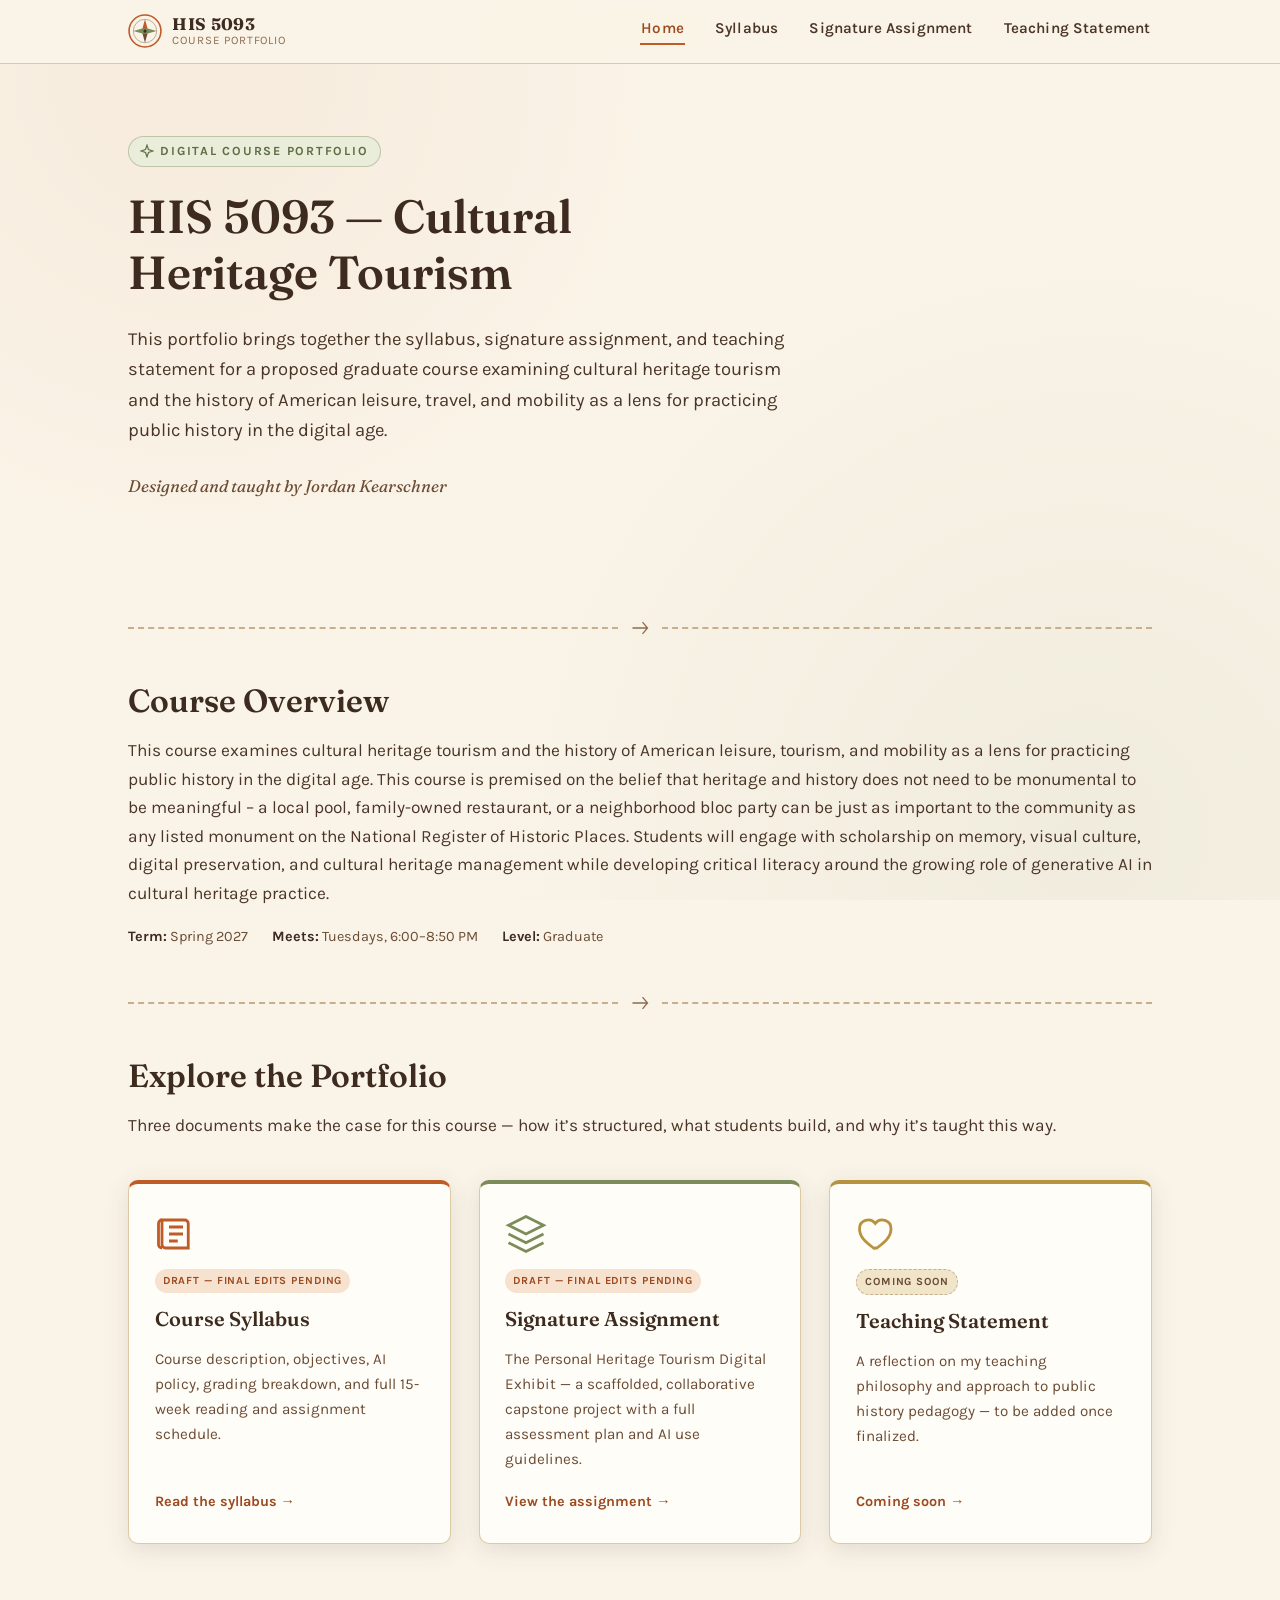
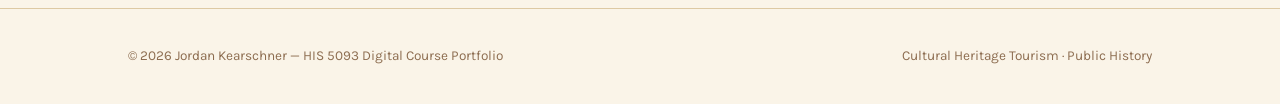
==== index.html @ 81177800 "Build digital course portfolio structure for HIS 5093 Adds a warm, heritage/travel-themed static sit" ====
<!DOCTYPE html>
<html lang="en">
<head>
<meta charset="UTF-8">
<meta name="viewport" content="width=device-width, initial-scale=1.0">
<title>HIS 5093: Cultural Heritage Tourism — Digital Course Portfolio</title>
<meta name="description" content="A digital course portfolio for HIS 5093: Cultural Heritage Tourism, featuring the syllabus, signature assignment, and teaching statement.">
<link rel="icon" type="image/svg+xml" href="assets/favicon.svg">
<link rel="stylesheet" href="css/styles.css">
</head>
<body>

<header class="site-header">
  <div class="container">
    <a class="brand" href="index.html">
      <img src="assets/favicon.svg" alt="">
      <span class="brand-text">
        <span class="course-code">HIS 5093</span>
        <span class="course-tag">Course Portfolio</span>
      </span>
    </a>
    <button class="nav-toggle" aria-label="Toggle navigation" aria-expanded="false">&#9776; Menu</button>
    <nav class="main-nav" aria-label="Primary">
      <ul>
        <li><a href="index.html" aria-current="page">Home</a></li>
        <li><a href="syllabus.html">Syllabus</a></li>
        <li><a href="signature-assignment.html">Signature Assignment</a></li>
        <li><a href="teaching-statement.html">Teaching Statement</a></li>
      </ul>
    </nav>
  </div>
</header>

<main>
  <section class="hero">
    <div class="container">
      <span class="eyebrow">
        <svg viewBox="0 0 24 24" fill="none" width="14" height="14" stroke="currentColor" stroke-width="2"><path d="M12 2 L14.5 9.5 L22 12 L14.5 14.5 L12 22 L9.5 14.5 L2 12 L9.5 9.5 Z"/></svg>
        Digital Course Portfolio
      </span>
      <h1>HIS 5093 &mdash; Cultural Heritage Tourism</h1>
      <p class="lede">
        This portfolio brings together the syllabus, signature assignment, and teaching statement
        for a proposed graduate course examining cultural heritage tourism and the history of
        American leisure, travel, and mobility as a lens for practicing public history in the
        digital age.
      </p>
      <p class="byline">Designed and taught by Jordan Kearschner</p>
    </div>
  </section>

  <div class="container">
    <div class="route-divider">
      <div class="line"></div>
      <svg viewBox="0 0 24 24" fill="none" stroke="currentColor" stroke-width="1.6"><path d="M3 12h18M15 5l6 7-6 7"/></svg>
      <div class="line"></div>
    </div>

    <section aria-labelledby="course-overview-heading">
      <h2 id="course-overview-heading">Course Overview</h2>
      <p class="lead-text">
        This course examines cultural heritage tourism and the history of American leisure, tourism,
        and mobility as a lens for practicing public history in the digital age. This course is
        premised on the belief that heritage and history does not need to be monumental to be
        meaningful &ndash; a local pool, family-owned restaurant, or a neighborhood bloc party can be
        just as important to the community as any listed monument on the National Register of
        Historic Places. Students will engage with scholarship on memory, visual culture, digital
        preservation, and cultural heritage management while developing critical literacy around the
        growing role of generative AI in cultural heritage practice.
      </p>
      <div class="page-meta">
        <span><strong>Term:</strong> Spring 2027</span>
        <span><strong>Meets:</strong> Tuesdays, 6:00&ndash;8:50 PM</span>
        <span><strong>Level:</strong> Graduate</span>
      </div>
    </section>

    <div class="route-divider">
      <div class="line"></div>
      <svg viewBox="0 0 24 24" fill="none" stroke="currentColor" stroke-width="1.6"><path d="M3 12h18M15 5l6 7-6 7"/></svg>
      <div class="line"></div>
    </div>

    <section aria-labelledby="portfolio-heading">
      <h2 id="portfolio-heading">Explore the Portfolio</h2>
      <p class="lead-text">Three documents make the case for this course &mdash; how it&rsquo;s structured, what students build, and why it&rsquo;s taught this way.</p>

      <div class="portfolio-grid">

        <a class="doc-card" href="syllabus.html">
          <svg class="icon" viewBox="0 0 24 24" fill="none" stroke="currentColor" stroke-width="1.6"><path d="M4 4h13a2 2 0 0 1 2 2v14H6a2 2 0 0 1-2-2V4Z"/><path d="M4 4a2 2 0 0 0-2 2v12a2 2 0 0 0 2 2"/><path d="M8 8h8M8 12h8M8 16h5"/></svg>
          <span class="status-badge draft">Draft &mdash; final edits pending</span>
          <h3>Course Syllabus</h3>
          <p>Course description, objectives, AI policy, grading breakdown, and full 15-week reading and assignment schedule.</p>
          <span class="card-cta">Read the syllabus &rarr;</span>
        </a>

        <a class="doc-card" href="signature-assignment.html">
          <svg class="icon" viewBox="0 0 24 24" fill="none" stroke="currentColor" stroke-width="1.6"><path d="M12 2 2 7l10 5 10-5-10-5Z"/><path d="M2 17l10 5 10-5M2 12l10 5 10-5"/></svg>
          <span class="status-badge draft">Draft &mdash; final edits pending</span>
          <h3>Signature Assignment</h3>
          <p>The Personal Heritage Tourism Digital Exhibit &mdash; a scaffolded, collaborative capstone project with a full assessment plan and AI use guidelines.</p>
          <span class="card-cta">View the assignment &rarr;</span>
        </a>

        <a class="doc-card" href="teaching-statement.html">
          <svg class="icon" viewBox="0 0 24 24" fill="none" stroke="currentColor" stroke-width="1.6"><path d="M12 20c4-3 8-6 8-11a5 5 0 0 0-9-3 5 5 0 0 0-9 3c0 5 4 8 8 11 .3.2.7.2 1 0Z"/></svg>
          <span class="status-badge pending">Coming soon</span>
          <h3>Teaching Statement</h3>
          <p>A reflection on my teaching philosophy and approach to public history pedagogy &mdash; to be added once finalized.</p>
          <span class="card-cta">Coming soon &rarr;</span>
        </a>

      </div>
    </section>
  </div>
</main>

<footer class="site-footer">
  <div class="container">
    <span>&copy; 2026 Jordan Kearschner &mdash; HIS 5093 Digital Course Portfolio</span>
    <span>Cultural Heritage Tourism &middot; Public History</span>
  </div>
</footer>

<script src="js/main.js"></script>
</body>
</html>
---- css/styles.css ----
/* ==========================================================================
   HIS 5093 Digital Portfolio — Cultural Heritage Tourism
   Warm, travel/heritage-inspired design system
   ========================================================================== */

@import url('https://fonts.googleapis.com/css2?family=Fraunces:ital,opsz,wght@0,9..144,400;0,9..144,500;0,9..144,600;0,9..144,700;1,9..144,500&family=Karla:wght@400;500;600;700&display=swap');

:root {
  /* Warm heritage palette */
  --cream: #faf4e8;
  --cream-deep: #f0e4c9;
  --paper: #fffdf8;
  --brown-900: #3e2b1f;
  --brown-800: #4a3527;
  --brown-700: #6b4b33;
  --brown-500: #8c6c4f;
  --brown-300: #c7ae8c;
  --orange-600: #be5b26;
  --orange-700: #9c4a1e;
  --orange-100: #f7e2cf;
  --green-600: #7c8b5a;
  --green-700: #5f6c44;
  --green-100: #e9edda;
  --gold: #b8933f;
  --ink: #2e2118;
  --line: #ddc9a3;

  --font-display: 'Fraunces', Georgia, 'Times New Roman', serif;
  --font-body: 'Karla', -apple-system, BlinkMacSystemFont, 'Segoe UI', sans-serif;

  --radius: 10px;
  --shadow-soft: 0 4px 18px rgba(62, 43, 31, 0.1);
  --shadow-card: 0 6px 24px rgba(62, 43, 31, 0.12);
  --max-width: 1080px;
}

* {
  box-sizing: border-box;
}

html {
  scroll-behavior: smooth;
}

body {
  margin: 0;
  font-family: var(--font-body);
  color: var(--ink);
  background-color: var(--cream);
  background-image:
    radial-gradient(circle at 15% 8%, rgba(190, 91, 38, 0.06), transparent 40%),
    radial-gradient(circle at 85% 92%, rgba(124, 139, 90, 0.08), transparent 45%);
  background-attachment: fixed;
  line-height: 1.65;
  -webkit-font-smoothing: antialiased;
}

h1, h2, h3, h4 {
  font-family: var(--font-display);
  color: var(--brown-900);
  line-height: 1.2;
  margin: 0 0 0.5em;
  font-weight: 600;
}

h1 { font-size: clamp(2rem, 4vw, 2.9rem); }
h2 { font-size: clamp(1.5rem, 3vw, 2rem); }
h3 { font-size: 1.25rem; }
h4 { font-size: 1.05rem; letter-spacing: 0.02em; }

p { margin: 0 0 1em; }

a {
  color: var(--orange-700);
  text-decoration-thickness: 1.5px;
  text-underline-offset: 3px;
}
a:hover { color: var(--orange-600); }

ul, ol {
  padding-left: 1.3em;
}
li { margin-bottom: 0.4em; }

.container {
  max-width: var(--max-width);
  margin: 0 auto;
  padding: 0 1.75rem;
}

/* ---------------- Header / Nav ---------------- */

.site-header {
  position: sticky;
  top: 0;
  z-index: 50;
  background: rgba(250, 244, 232, 0.94);
  backdrop-filter: saturate(160%) blur(6px);
  border-bottom: 1px solid var(--line);
}

.site-header .container {
  display: flex;
  align-items: center;
  justify-content: space-between;
  padding-top: 0.9rem;
  padding-bottom: 0.9rem;
}

.brand {
  display: flex;
  align-items: center;
  gap: 0.65rem;
  text-decoration: none;
  color: var(--brown-900);
}

.brand img { width: 34px; height: 34px; flex-shrink: 0; }

.brand-text {
  display: flex;
  flex-direction: column;
  line-height: 1.15;
}

.brand-text .course-code {
  font-family: var(--font-display);
  font-weight: 700;
  font-size: 1.05rem;
  letter-spacing: 0.02em;
}

.brand-text .course-tag {
  font-size: 0.72rem;
  text-transform: uppercase;
  letter-spacing: 0.08em;
  color: var(--brown-500);
}

.main-nav ul {
  display: flex;
  list-style: none;
  gap: 1.75rem;
  margin: 0;
  padding: 0;
}

.main-nav a {
  color: var(--brown-800);
  text-decoration: none;
  font-weight: 600;
  font-size: 0.95rem;
  letter-spacing: 0.01em;
  padding: 0.35rem 0.1rem;
  border-bottom: 2px solid transparent;
  transition: border-color 0.2s ease, color 0.2s ease;
}

.main-nav a:hover,
.main-nav a[aria-current="page"] {
  color: var(--orange-700);
  border-bottom-color: var(--orange-600);
}

.nav-toggle {
  display: none;
  background: none;
  border: 1px solid var(--brown-500);
  border-radius: 6px;
  padding: 0.4rem 0.6rem;
  color: var(--brown-800);
  cursor: pointer;
  font-size: 1rem;
}

/* ---------------- Hero ---------------- */

.hero {
  padding: 4.5rem 0 3.5rem;
  position: relative;
  overflow: hidden;
}

.hero .eyebrow {
  display: inline-flex;
  align-items: center;
  gap: 0.5em;
  font-size: 0.78rem;
  text-transform: uppercase;
  letter-spacing: 0.14em;
  color: var(--green-700);
  background: var(--green-100);
  border: 1px solid rgba(124, 139, 90, 0.4);
  padding: 0.35em 0.9em;
  border-radius: 999px;
  margin-bottom: 1.4rem;
  font-weight: 700;
}

.hero h1 {
  max-width: 16ch;
}

.hero .lede {
  max-width: 60ch;
  font-size: 1.15rem;
  color: var(--brown-800);
}

.hero .byline {
  margin-top: 1.75rem;
  font-family: var(--font-display);
  font-style: italic;
  font-size: 1.05rem;
  color: var(--brown-700);
}

/* travel-route divider */
.route-divider {
  display: flex;
  align-items: center;
  gap: 0.75rem;
  margin: 2.75rem 0;
  color: var(--brown-500);
}
.route-divider .line {
  flex: 1;
  height: 0;
  border-top: 2px dashed var(--brown-300);
}
.route-divider svg { width: 20px; height: 20px; flex-shrink: 0; }

/* ---------------- Portfolio cards (index) ---------------- */

.portfolio-grid {
  display: grid;
  grid-template-columns: repeat(auto-fit, minmax(280px, 1fr));
  gap: 1.75rem;
  margin: 2.5rem 0 4rem;
}

.doc-card {
  background: var(--paper);
  border: 1px solid var(--line);
  border-radius: var(--radius);
  padding: 1.85rem 1.6rem;
  box-shadow: var(--shadow-card);
  display: flex;
  flex-direction: column;
  gap: 0.85rem;
  text-decoration: none;
  color: inherit;
  position: relative;
  transition: transform 0.2s ease, box-shadow 0.2s ease;
  border-top: 4px solid var(--orange-600);
}

.doc-card:nth-child(2) { border-top-color: var(--green-600); }
.doc-card:nth-child(3) { border-top-color: var(--gold); }

.doc-card:hover {
  transform: translateY(-4px);
  box-shadow: 0 12px 30px rgba(62, 43, 31, 0.18);
}

.doc-card .icon {
  width: 42px;
  height: 42px;
  color: var(--orange-600);
}

.doc-card:nth-child(2) .icon { color: var(--green-600); }
.doc-card:nth-child(3) .icon { color: var(--gold); }

.doc-card h3 {
  margin-bottom: 0.15rem;
}

.doc-card p {
  color: var(--brown-700);
  font-size: 0.95rem;
  margin-bottom: 0.25rem;
  flex-grow: 1;
}

.card-cta {
  font-weight: 700;
  font-size: 0.9rem;
  color: var(--orange-700);
}

.status-badge {
  align-self: flex-start;
  font-size: 0.68rem;
  text-transform: uppercase;
  letter-spacing: 0.08em;
  font-weight: 700;
  padding: 0.3em 0.75em;
  border-radius: 999px;
}

.status-badge.draft {
  background: var(--orange-100);
  color: var(--orange-700);
}

.status-badge.pending {
  background: var(--cream-deep);
  color: var(--brown-700);
  border: 1px dashed var(--brown-300);
}

/* ---------------- Page header (interior pages) ---------------- */

.page-hero {
  padding: 3.25rem 0 2rem;
  border-bottom: 1px solid var(--line);
  margin-bottom: 2.5rem;
}

.breadcrumb {
  font-size: 0.85rem;
  color: var(--brown-500);
  margin-bottom: 1rem;
}
.breadcrumb a { color: var(--brown-500); }

.page-hero h1 { margin-bottom: 0.4rem; }

.page-meta {
  display: flex;
  flex-wrap: wrap;
  gap: 0.6rem 1.5rem;
  margin-top: 1.1rem;
  font-size: 0.9rem;
  color: var(--brown-700);
}
.page-meta strong { color: var(--brown-900); }

.draft-note {
  margin-top: 1.4rem;
  display: flex;
  gap: 0.7rem;
  align-items: flex-start;
  background: var(--orange-100);
  border: 1px solid rgba(190, 91, 38, 0.35);
  border-radius: var(--radius);
  padding: 0.9rem 1.1rem;
  font-size: 0.9rem;
  color: var(--brown-800);
}
.draft-note svg { width: 20px; height: 20px; flex-shrink: 0; color: var(--orange-700); margin-top: 2px; }

/* ---------------- Sections & TOC ---------------- */

.toc {
  background: var(--paper);
  border: 1px solid var(--line);
  border-radius: var(--radius);
  padding: 1.4rem 1.6rem;
  margin-bottom: 3rem;
  box-shadow: var(--shadow-soft);
}
.toc h2 {
  font-size: 1rem;
  text-transform: uppercase;
  letter-spacing: 0.08em;
  margin-bottom: 0.8rem;
  color: var(--brown-700);
}
.toc ol {
  columns: 2;
  column-gap: 2rem;
  padding-left: 1.1em;
  margin: 0;
}
.toc a { color: var(--brown-800); text-decoration: none; font-size: 0.92rem; }
.toc a:hover { color: var(--orange-700); text-decoration: underline; }

.content-section {
  margin-bottom: 3.5rem;
  scroll-margin-top: 5.5rem;
}

.content-section h2 {
  display: flex;
  align-items: center;
  gap: 0.6rem;
  border-bottom: 2px solid var(--brown-300);
  padding-bottom: 0.5rem;
  margin-bottom: 1.3rem;
}

.content-section h2 .section-icon {
  width: 26px;
  height: 26px;
  color: var(--orange-600);
  flex-shrink: 0;
}

.lead-text {
  font-size: 1.08rem;
  color: var(--brown-800);
}

/* ---------------- Cards / panels ---------------- */

.panel {
  background: var(--paper);
  border: 1px solid var(--line);
  border-radius: var(--radius);
  padding: 1.5rem 1.7rem;
  box-shadow: var(--shadow-soft);
  margin-bottom: 1.25rem;
}

.card-grid {
  display: grid;
  grid-template-columns: repeat(auto-fit, minmax(240px, 1fr));
  gap: 1.25rem;
}

.objective-list {
  list-style: none;
  padding: 0;
  display: grid;
  gap: 0.9rem;
}
.objective-list li {
  display: flex;
  gap: 0.85rem;
  align-items: flex-start;
  background: var(--paper);
  border: 1px solid var(--line);
  border-radius: var(--radius);
  padding: 1rem 1.15rem;
  box-shadow: var(--shadow-soft);
}
.objective-list .num {
  font-family: var(--font-display);
  font-weight: 700;
  font-size: 1.2rem;
  color: var(--orange-600);
  flex-shrink: 0;
  width: 1.6em;
}

/* ---------------- Grading / stat bars ---------------- */

.grade-breakdown {
  display: grid;
  gap: 0.9rem;
}
.grade-item {
  display: grid;
  grid-template-columns: 1fr auto;
  gap: 0.3rem 1rem;
  align-items: center;
}
.grade-item .label {
  font-weight: 700;
  color: var(--brown-900);
}
.grade-item .pct {
  font-family: var(--font-display);
  font-weight: 700;
  color: var(--orange-700);
}
.grade-item .sub {
  grid-column: 1 / -1;
  font-size: 0.88rem;
  color: var(--brown-700);
  margin: 0 0 0.3rem;
}
.bar-track {
  grid-column: 1 / -1;
  height: 9px;
  background: var(--cream-deep);
  border-radius: 999px;
  overflow: hidden;
}
.bar-fill {
  height: 100%;
  background: linear-gradient(90deg, var(--orange-600), var(--gold));
  border-radius: 999px;
}

.grade-scale-table {
  width: 100%;
  border-collapse: collapse;
  margin-top: 0.5rem;
}
.grade-scale-table th, .grade-scale-table td {
  text-align: left;
  padding: 0.55rem 0.9rem;
  border-bottom: 1px solid var(--line);
}
.grade-scale-table th {
  font-family: var(--font-display);
  color: var(--brown-900);
  background: var(--cream-deep);
}
.grade-scale-table tr:last-child td { border-bottom: none; }

/* ---------------- Weekly schedule (accordion) ---------------- */

.schedule-list {
  display: flex;
  flex-direction: column;
  gap: 0.8rem;
}

.week-item {
  background: var(--paper);
  border: 1px solid var(--line);
  border-radius: var(--radius);
  box-shadow: var(--shadow-soft);
  overflow: hidden;
}

.week-item summary {
  cursor: pointer;
  list-style: none;
  padding: 1rem 1.3rem;
  display: flex;
  align-items: center;
  gap: 1rem;
  font-weight: 700;
  color: var(--brown-900);
}
.week-item summary::-webkit-details-marker { display: none; }

.week-item summary .week-tag {
  font-family: var(--font-display);
  font-weight: 700;
  color: var(--paper);
  background: var(--brown-700);
  border-radius: 6px;
  padding: 0.3em 0.65em;
  font-size: 0.82rem;
  flex-shrink: 0;
  min-width: 3.4em;
  text-align: center;
}

.week-item.is-break summary .week-tag { background: var(--green-700); }

.week-item summary .week-date {
  font-family: var(--font-body);
  font-weight: 600;
  color: var(--brown-500);
  font-size: 0.85rem;
  white-space: nowrap;
}

.week-item summary .week-title {
  flex: 1;
}

.week-item summary .chevron {
  width: 18px;
  height: 18px;
  color: var(--orange-600);
  transition: transform 0.2s ease;
  flex-shrink: 0;
}
.week-item[open] summary .chevron { transform: rotate(90deg); }

.week-body {
  padding: 0 1.3rem 1.3rem 1.3rem;
  border-top: 1px dashed var(--line);
  padding-top: 1rem;
  display: grid;
  gap: 1rem;
}

.week-body h4 {
  color: var(--brown-700);
  text-transform: uppercase;
  font-size: 0.75rem;
  letter-spacing: 0.08em;
  margin-bottom: 0.4rem;
}

.week-body .assignment-flag {
  display: inline-flex;
  align-items: center;
  gap: 0.4em;
  background: var(--green-100);
  color: var(--green-700);
  border-radius: 6px;
  padding: 0.6em 0.8em;
  font-size: 0.88rem;
  font-weight: 600;
}

/* ---------------- AI policy tri-column ---------------- */

.ai-columns {
  display: grid;
  grid-template-columns: repeat(auto-fit, minmax(230px, 1fr));
  gap: 1.1rem;
}

.ai-col {
  border-radius: var(--radius);
  padding: 1.2rem 1.3rem;
  border: 1px solid var(--line);
}

.ai-col.allowed { background: var(--green-100); border-color: rgba(124,139,90,0.4); }
.ai-col.approval { background: var(--orange-100); border-color: rgba(190,91,38,0.35); }
.ai-col.not-allowed { background: #f3e3e1; border-color: rgba(155,60,42,0.35); }

.ai-col h4 {
  display: flex;
  align-items: center;
  gap: 0.5em;
  color: var(--brown-900);
  margin-bottom: 0.6rem;
}
.ai-col ul { padding-left: 1.1em; margin: 0; font-size: 0.92rem; }

/* ---------------- Timeline (component assignments) ---------------- */

.timeline {
  position: relative;
  padding-left: 2.1rem;
  display: grid;
  gap: 1.6rem;
}
.timeline::before {
  content: "";
  position: absolute;
  left: 0.6rem;
  top: 0.3rem;
  bottom: 0.3rem;
  width: 2px;
  background: repeating-linear-gradient(to bottom, var(--brown-300) 0 6px, transparent 6px 12px);
}
.timeline-item {
  position: relative;
}
.timeline-item::before {
  content: "";
  position: absolute;
  left: -2.1rem;
  top: 0.3rem;
  width: 14px;
  height: 14px;
  border-radius: 50%;
  background: var(--orange-600);
  border: 3px solid var(--cream);
  box-shadow: 0 0 0 1px var(--brown-300);
}
.timeline-item h4 {
  margin-bottom: 0.25rem;
  color: var(--brown-900);
  font-size: 1.05rem;
}
.timeline-item .meta {
  font-size: 0.82rem;
  color: var(--orange-700);
  font-weight: 700;
  text-transform: uppercase;
  letter-spacing: 0.05em;
  margin-bottom: 0.35rem;
}
.timeline-item p { font-size: 0.94rem; color: var(--brown-800); margin-bottom: 0.3rem; }

/* ---------------- Platform examples ---------------- */

.platform-grid {
  display: grid;
  grid-template-columns: repeat(auto-fit, minmax(220px, 1fr));
  gap: 1rem;
}
.platform-card {
  background: var(--paper);
  border: 1px solid var(--line);
  border-radius: var(--radius);
  padding: 1.1rem 1.3rem;
  box-shadow: var(--shadow-soft);
}
.platform-card h4 {
  color: var(--orange-700);
  margin-bottom: 0.5rem;
}
.platform-card ul { font-size: 0.9rem; padding-left: 1.1em; margin: 0; }

/* ---------------- Placeholder / coming soon ---------------- */

.placeholder-panel {
  text-align: center;
  padding: 4rem 2rem;
  background: var(--paper);
  border: 2px dashed var(--brown-300);
  border-radius: var(--radius);
  max-width: 640px;
  margin: 0 auto 3rem;
}
.placeholder-panel .icon {
  width: 56px;
  height: 56px;
  color: var(--gold);
  margin-bottom: 1rem;
}
.placeholder-panel h2 { border: none; padding: 0; justify-content: center; }
.placeholder-panel p { color: var(--brown-700); max-width: 46ch; margin-left: auto; margin-right: auto; }

/* ---------------- Footer ---------------- */

.site-footer {
  border-top: 1px solid var(--line);
  margin-top: 4rem;
  padding: 2.25rem 0;
  color: var(--brown-500);
  font-size: 0.85rem;
}
.site-footer .container {
  display: flex;
  flex-wrap: wrap;
  gap: 1rem;
  justify-content: space-between;
  align-items: center;
}
.site-footer a { color: var(--brown-700); }

/* ---------------- Back to top / prev-next nav ---------------- */

.page-nav-links {
  display: flex;
  justify-content: space-between;
  gap: 1rem;
  margin-top: 2.5rem;
  flex-wrap: wrap;
}
.page-nav-links a {
  text-decoration: none;
  color: var(--brown-800);
  font-weight: 700;
  border: 1px solid var(--line);
  background: var(--paper);
  border-radius: var(--radius);
  padding: 0.75rem 1.2rem;
  box-shadow: var(--shadow-soft);
  display: flex;
  align-items: center;
  gap: 0.5em;
  transition: transform 0.15s ease;
}
.page-nav-links a:hover { transform: translateY(-2px); color: var(--orange-700); }

/* ---------------- Responsive ---------------- */

@media (max-width: 760px) {
  .main-nav {
    position: absolute;
    top: 100%;
    left: 0;
    right: 0;
    background: var(--cream);
    border-bottom: 1px solid var(--line);
    box-shadow: var(--shadow-soft);
    display: none;
  }
  .main-nav.is-open { display: block; }
  .main-nav ul {
    flex-direction: column;
    gap: 0;
    padding: 0.5rem 1.75rem 1.25rem;
  }
  .main-nav li { border-top: 1px solid var(--line); }
  .main-nav a { display: block; padding: 0.85rem 0; }
  .nav-toggle { display: inline-flex; }
  .toc ol { columns: 1; }
}
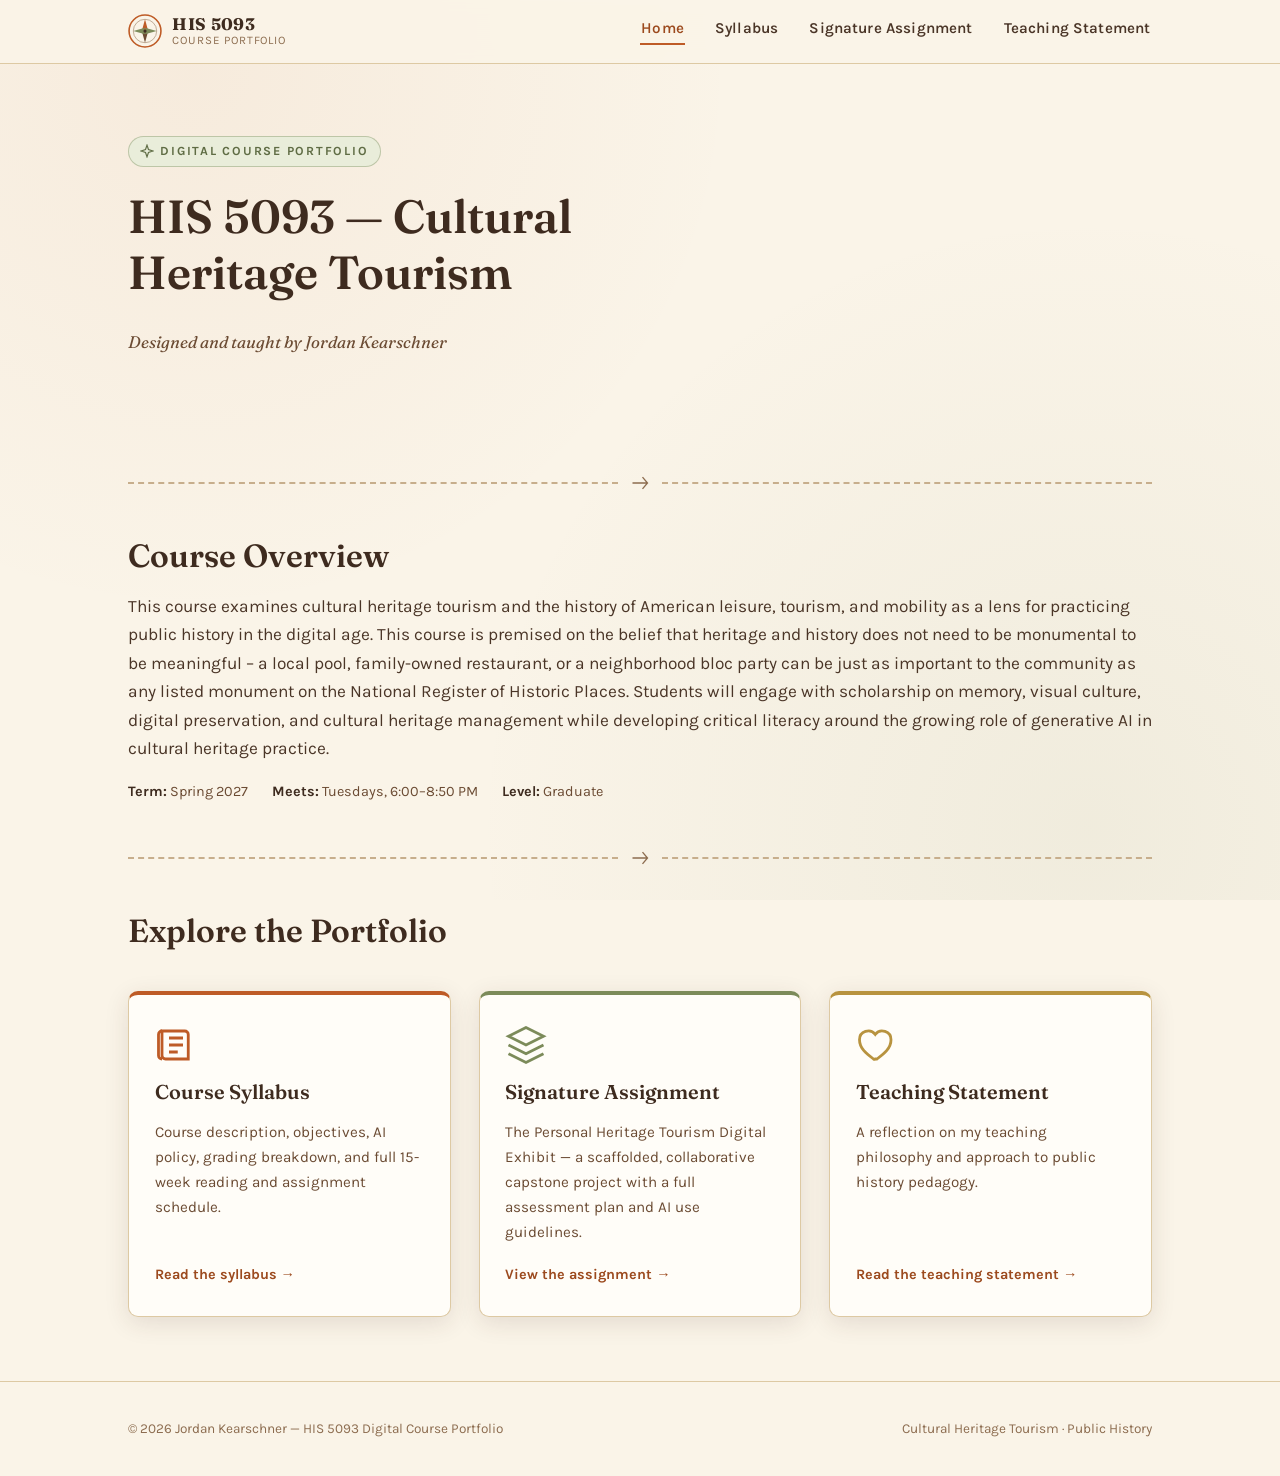
==== commit 9135d8c4: "Add teaching statement content and trim draft/placeholder messaging Populates the teaching statement" ====
--- a/index.html
+++ b/index.html
@@ -39,12 +39,6 @@
         Digital Course Portfolio
       </span>
       <h1>HIS 5093 &mdash; Cultural Heritage Tourism</h1>
-      <p class="lede">
-        This portfolio brings together the syllabus, signature assignment, and teaching statement
-        for a proposed graduate course examining cultural heritage tourism and the history of
-        American leisure, travel, and mobility as a lens for practicing public history in the
-        digital age.
-      </p>
       <p class="byline">Designed and taught by Jordan Kearschner</p>
     </div>
   </section>
@@ -83,13 +77,11 @@
 
     <section aria-labelledby="portfolio-heading">
       <h2 id="portfolio-heading">Explore the Portfolio</h2>
-      <p class="lead-text">Three documents make the case for this course &mdash; how it&rsquo;s structured, what students build, and why it&rsquo;s taught this way.</p>
 
       <div class="portfolio-grid">
 
         <a class="doc-card" href="syllabus.html">
           <svg class="icon" viewBox="0 0 24 24" fill="none" stroke="currentColor" stroke-width="1.6"><path d="M4 4h13a2 2 0 0 1 2 2v14H6a2 2 0 0 1-2-2V4Z"/><path d="M4 4a2 2 0 0 0-2 2v12a2 2 0 0 0 2 2"/><path d="M8 8h8M8 12h8M8 16h5"/></svg>
-          <span class="status-badge draft">Draft &mdash; final edits pending</span>
           <h3>Course Syllabus</h3>
           <p>Course description, objectives, AI policy, grading breakdown, and full 15-week reading and assignment schedule.</p>
           <span class="card-cta">Read the syllabus &rarr;</span>
@@ -97,7 +89,6 @@
 
         <a class="doc-card" href="signature-assignment.html">
           <svg class="icon" viewBox="0 0 24 24" fill="none" stroke="currentColor" stroke-width="1.6"><path d="M12 2 2 7l10 5 10-5-10-5Z"/><path d="M2 17l10 5 10-5M2 12l10 5 10-5"/></svg>
-          <span class="status-badge draft">Draft &mdash; final edits pending</span>
           <h3>Signature Assignment</h3>
           <p>The Personal Heritage Tourism Digital Exhibit &mdash; a scaffolded, collaborative capstone project with a full assessment plan and AI use guidelines.</p>
           <span class="card-cta">View the assignment &rarr;</span>
@@ -105,10 +96,9 @@
 
         <a class="doc-card" href="teaching-statement.html">
           <svg class="icon" viewBox="0 0 24 24" fill="none" stroke="currentColor" stroke-width="1.6"><path d="M12 20c4-3 8-6 8-11a5 5 0 0 0-9-3 5 5 0 0 0-9 3c0 5 4 8 8 11 .3.2.7.2 1 0Z"/></svg>
-          <span class="status-badge pending">Coming soon</span>
           <h3>Teaching Statement</h3>
-          <p>A reflection on my teaching philosophy and approach to public history pedagogy &mdash; to be added once finalized.</p>
-          <span class="card-cta">Coming soon &rarr;</span>
+          <p>A reflection on my teaching philosophy and approach to public history pedagogy.</p>
+          <span class="card-cta">Read the teaching statement &rarr;</span>
         </a>
 
       </div>
--- a/css/styles.css
+++ b/css/styles.css
@@ -687,6 +687,38 @@
   margin-bottom: 0.5rem;
 }
 .platform-card ul { font-size: 0.9rem; padding-left: 1.1em; margin: 0; }
+
+/* ---------------- Essay (teaching statement) ---------------- */
+
+.essay {
+  max-width: 68ch;
+  margin: 0 auto;
+}
+
+.essay p {
+  font-size: 1.07rem;
+  color: var(--brown-900);
+  margin-bottom: 1.4em;
+}
+
+.pull-quote {
+  font-family: var(--font-display);
+  font-style: italic;
+  font-weight: 500;
+  font-size: 1.45rem;
+  line-height: 1.4;
+  color: var(--orange-700);
+  border-left: 4px solid var(--orange-600);
+  padding: 0.2rem 0 0.2rem 1.4rem;
+  margin: 2.75rem 0;
+}
+
+.essay .signoff {
+  margin-top: 2.5rem;
+  font-family: var(--font-display);
+  font-style: italic;
+  color: var(--brown-700);
+}
 
 /* ---------------- Placeholder / coming soon ---------------- */
 
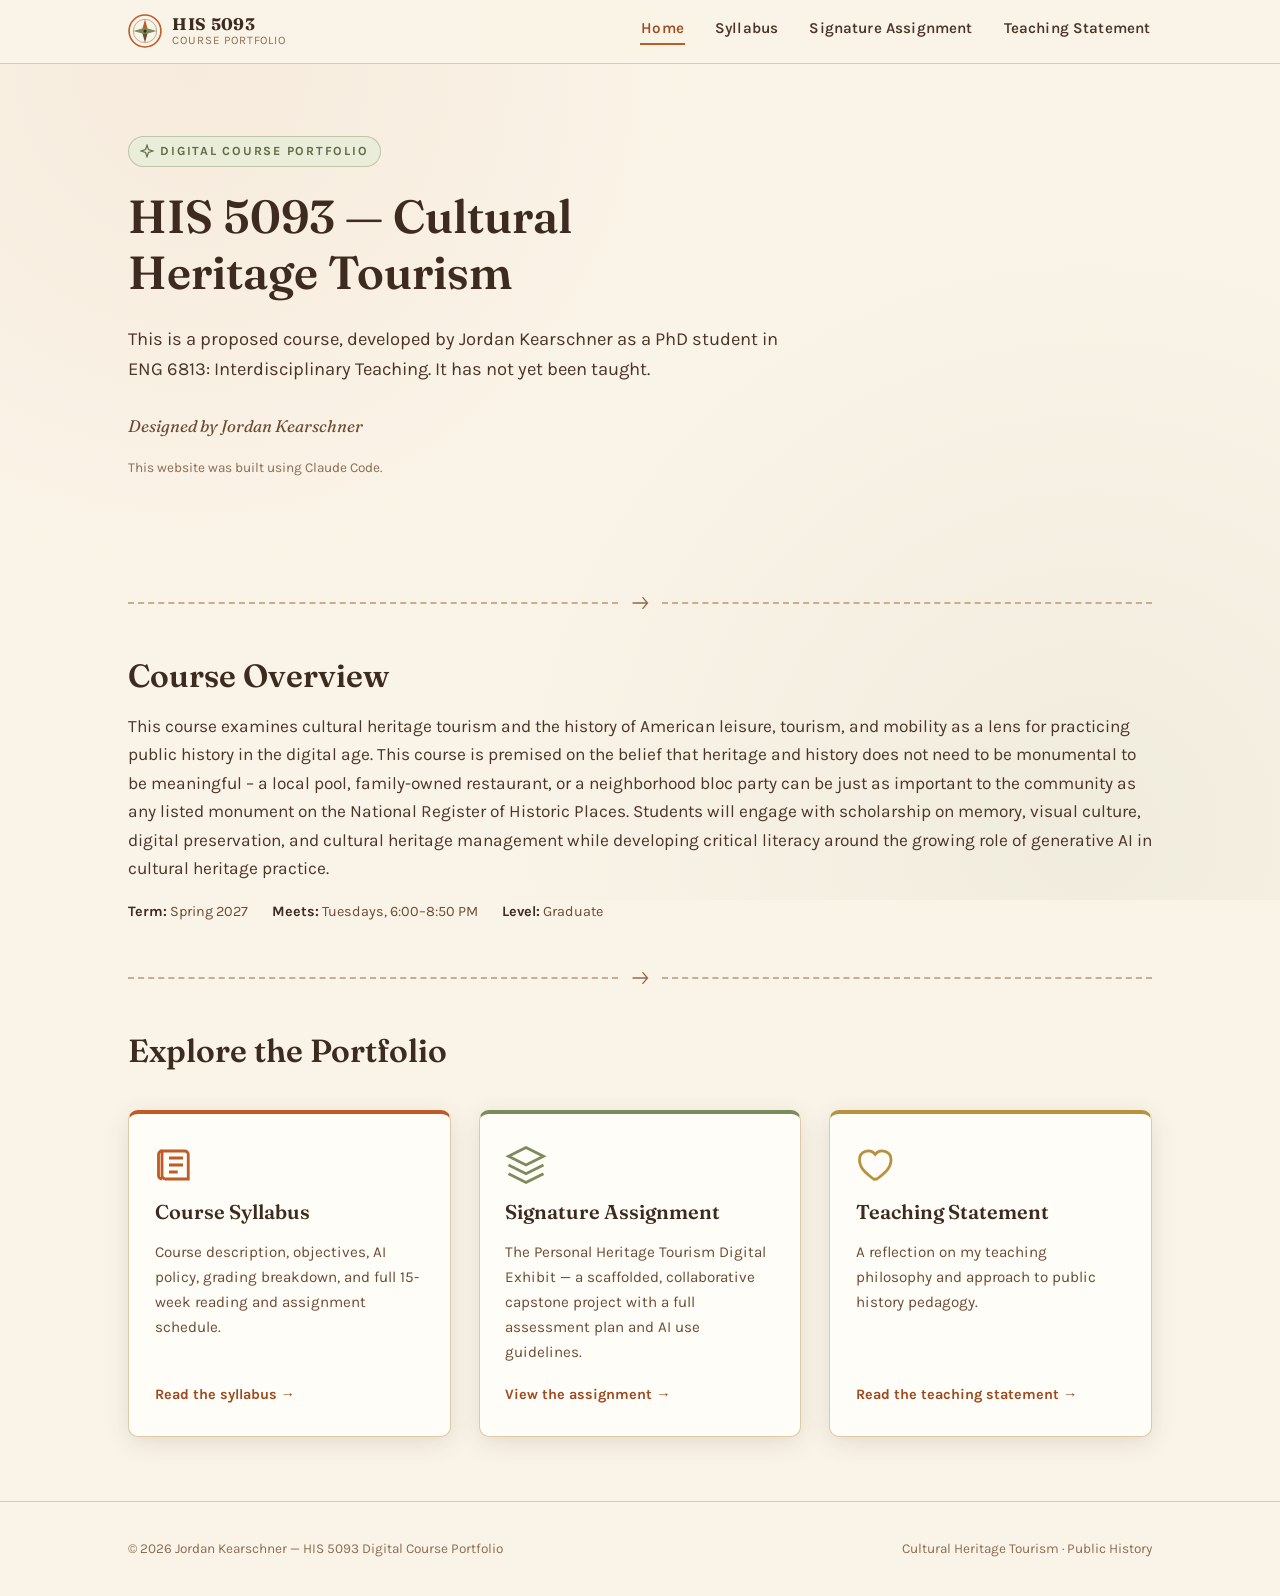
==== commit 61df565f: "Clarify proposed-course status and site provenance on home page Notes that HIS 5093 is a proposed (n" ====
--- a/index.html
+++ b/index.html
@@ -39,7 +39,9 @@
         Digital Course Portfolio
       </span>
       <h1>HIS 5093 &mdash; Cultural Heritage Tourism</h1>
-      <p class="byline">Designed and taught by Jordan Kearschner</p>
+      <p class="lede">This is a proposed course, developed by Jordan Kearschner as a PhD student in ENG 6813: Interdisciplinary Teaching. It has not yet been taught.</p>
+      <p class="byline">Designed by Jordan Kearschner</p>
+      <p class="site-note">This website was built using Claude Code.</p>
     </div>
   </section>
 
--- a/css/styles.css
+++ b/css/styles.css
@@ -213,6 +213,12 @@
   font-style: italic;
   font-size: 1.05rem;
   color: var(--brown-700);
+}
+
+.hero .site-note {
+  margin-top: 0.5rem;
+  font-size: 0.85rem;
+  color: var(--brown-500);
 }
 
 /* travel-route divider */
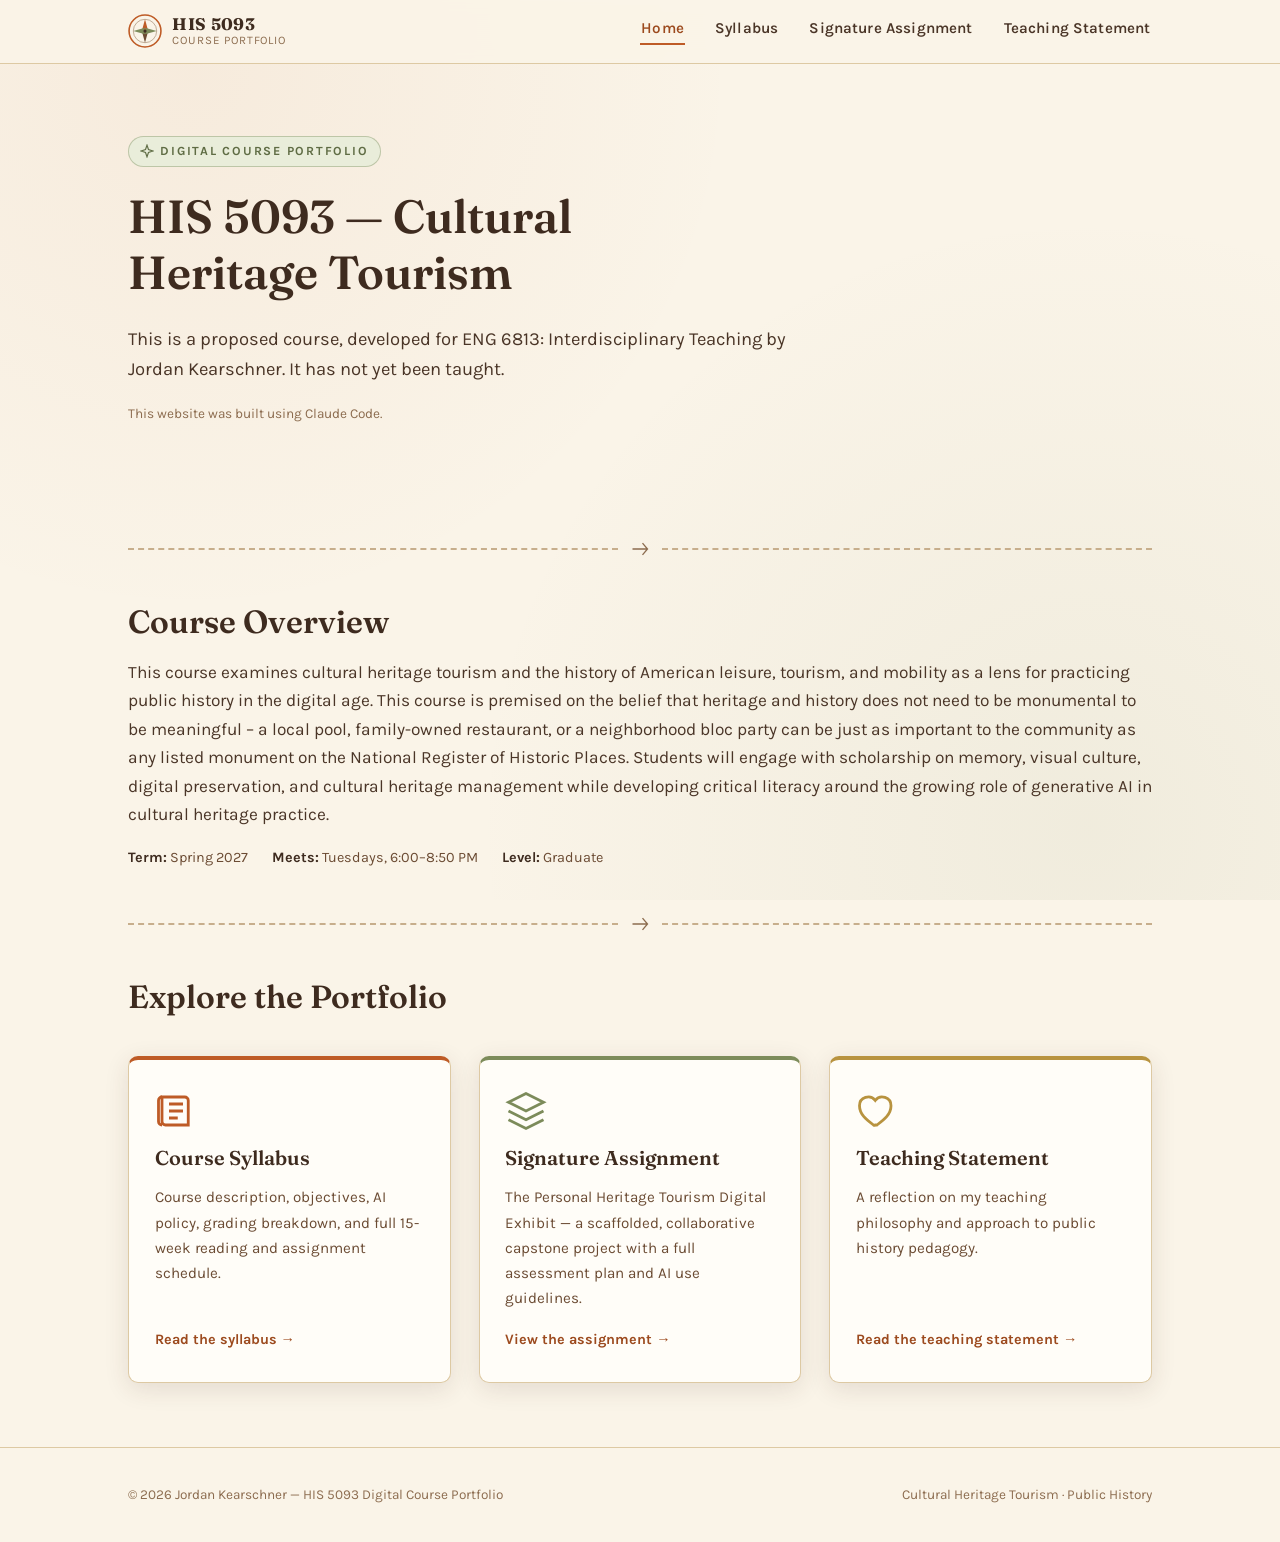
==== commit a9dae185: "Update index.html" ====
--- a/index.html
+++ b/index.html
@@ -39,8 +39,7 @@
         Digital Course Portfolio
       </span>
       <h1>HIS 5093 &mdash; Cultural Heritage Tourism</h1>
-      <p class="lede">This is a proposed course, developed by Jordan Kearschner as a PhD student in ENG 6813: Interdisciplinary Teaching. It has not yet been taught.</p>
-      <p class="byline">Designed by Jordan Kearschner</p>
+      <p class="lede">This is a proposed course, developed for ENG 6813: Interdisciplinary Teaching by Jordan Kearschner. It has not yet been taught.</p>
       <p class="site-note">This website was built using Claude Code.</p>
     </div>
   </section>
